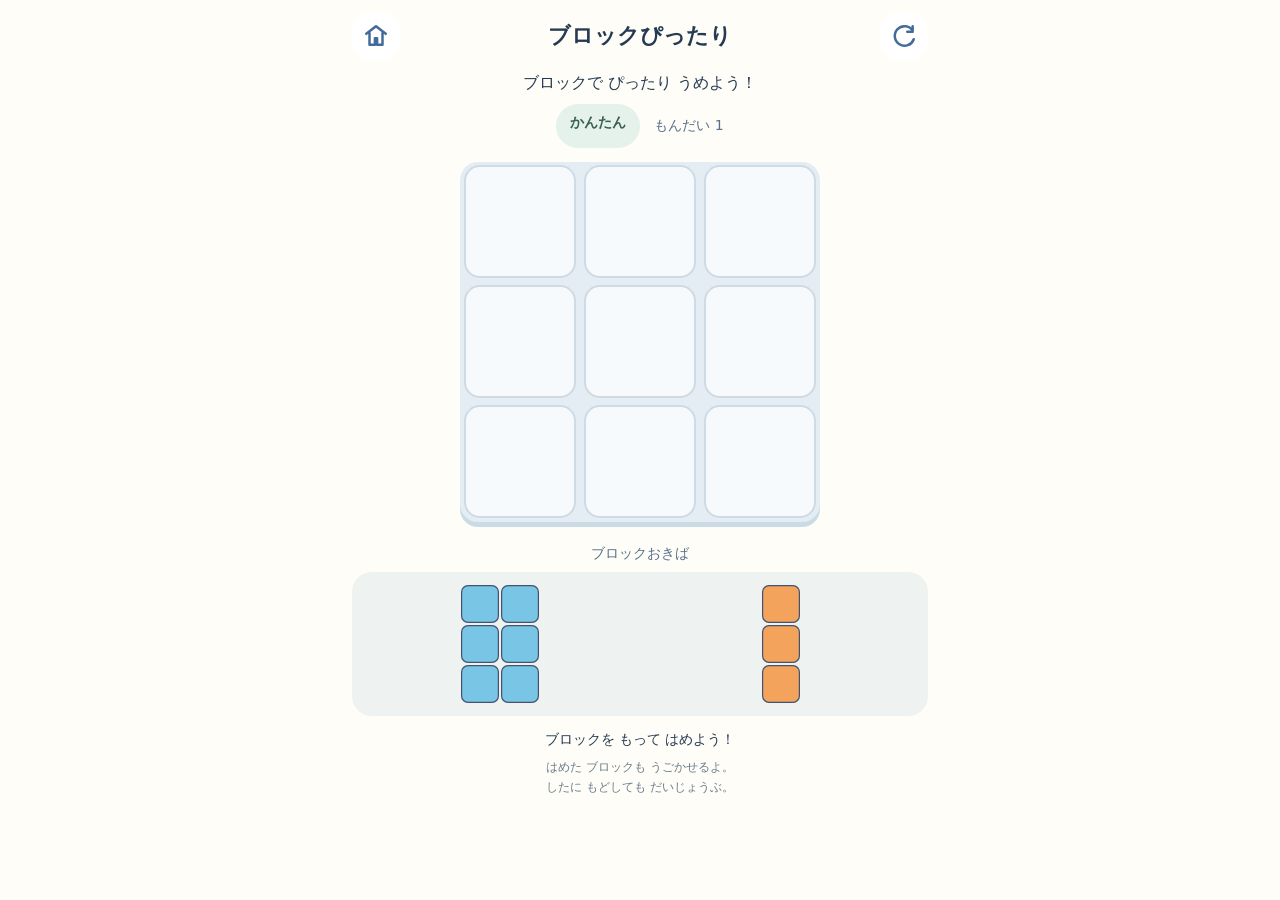
==== games/block-fit/index.html @ cd458425 "Add solvable Block Fit puzzle with touch controls and offline support" ====
<!doctype html>
<html lang="ja">
<head>
  <meta charset="utf-8">
  <meta name="viewport" content="width=device-width, initial-scale=1, viewport-fit=cover">
  <meta name="theme-color" content="#edf6fc">
  <meta name="apple-mobile-web-app-capable" content="yes">
  <title>ブロックぴったり | わくわくミニゲーム</title>
  <link rel="manifest" href="../../manifest.json">
  <link rel="icon" type="image/png" href="../../icons/icon-192.png">
  <link rel="apple-touch-icon" href="../../icons/icon-192.png">
  <link rel="stylesheet" href="../../style.css">
  <link rel="stylesheet" href="./style.css">
  <script src="../../app.js" defer></script>
  <script src="./generator.js" defer></script>
  <script src="./game.js" defer></script>
</head>
<body>
  <main class="block-screen">
    <header class="game-header">
      <div class="toolbar">
        <a class="icon-button" href="../../index.html" aria-label="ホームへもどる" title="ホームへもどる">
          <svg viewBox="0 0 24 24" aria-hidden="true"><path d="m3 10 9-7 9 7M6 9v11h5v-6h2v6h5V9"/></svg>
        </a>
        <h1>ブロックぴったり</h1>
        <button class="icon-button" id="reset" type="button" aria-label="リセット" title="リセット">
          <svg viewBox="0 0 24 24" aria-hidden="true"><path d="M20 7a9 9 0 1 0 1 8M20 3v5h-5"/></svg>
        </button>
      </div>
      <p class="subtitle">ブロックで ぴったり うめよう！</p>
      <div class="stage-meta">
        <a id="difficulty-label" class="difficulty-chip" href="./difficulty.html">かんたん</a>
        <p id="stage-number" class="stage-number" aria-label="もんだい">もんだい 1</p>
      </div>
    </header>
    <section class="play-area" aria-label="パズル">
      <div class="board-wrap">
        <div id="block-board" role="group" aria-label="ブロックを はめる ばんめん"></div>
        <div id="clear-overlay" class="clear-overlay" hidden>
          <div class="clear-card" role="dialog" aria-labelledby="clear-title">
            <div class="clear-spark" aria-hidden="true">✦</div>
            <h2 id="clear-title">できた！</h2>
            <button id="next" class="next-button" type="button">つぎへ</button>
          </div>
        </div>
      </div>
      <p id="tray-title" class="tray-title">ブロックおきば</p>
      <div id="piece-tray" class="piece-tray" aria-label="まだ はめていない ブロック"></div>
      <p id="hint" class="hint">ブロックを もって はめよう！</p>
      <p class="tray-note">はめた ブロックも うごかせるよ。<br>したに もどしても だいじょうぶ。</p>
    </section>
    <p id="announcement" class="sr-only" role="status" aria-live="polite" aria-atomic="true"></p>
  </main>
  <noscript><p class="noscript">ゲームで遊ぶにはJavaScriptを有効にしてください。</p></noscript>
</body>
</html>
---- style.css ----
:root {
  color-scheme: light;
  --ink: #253b53;
  --blue: #426b9b;
  --yellow: #ffcc00;
  --paper: #fffdf7;
  font-family: "Hiragino Maru Gothic ProN", "Yu Gothic", system-ui, sans-serif;
  color: var(--ink);
  background: var(--paper);
  line-height: 1.6;
  -webkit-tap-highlight-color: transparent;
}
* { box-sizing: border-box; }
body { margin: 0; }
h1, h2, p { margin-top: 0; }
button, a { touch-action: manipulation; }
button { font: inherit; }
a { color: inherit; }
a:focus-visible, button:focus-visible { outline: 3px solid var(--blue); outline-offset: 5px; }
.home, .difficulty-screen { max-width: 960px; margin: 0 auto; padding: 36px 22px max(32px, env(safe-area-inset-bottom)); }
.home-heading { text-align: center; padding: 16px 0 32px; }
.eyebrow { display: inline-flex; align-items: center; gap: 8px; padding: 7px 16px; margin-bottom: 18px; border-radius: 100px; color: #5d4c21; background: #fff0bc; font-size: .875rem; font-weight: 700; }
.eyebrow span { color: #aa7310; }
.home-heading h1 { font-size: clamp(2.25rem, 9vw, 3.5rem); line-height: 1.3; letter-spacing: .04em; margin-bottom: 16px; }
.home-heading h1 span { display: block; color: #426b9b; }
.home-heading > p:last-child { font-size: .9375rem; color: #5e7283; margin-bottom: 0; }
.section-title { font-size: 1.125rem; margin-bottom: 16px; }
.games { display: grid; grid-template-columns: repeat(auto-fit, minmax(min(100%, 340px), 1fr)); gap: 22px; }
.game-card { display: flex; flex-direction: column; text-decoration: none; background: #fff; border: 2px solid #e4e9ed; border-radius: 28px; padding: 18px; box-shadow: 0 6px 0 #e8ecef; transition: transform .15s ease, box-shadow .15s ease; }
.game-card:active { transform: translateY(3px); box-shadow: 0 3px 0 #e8ecef; }
.game-art { display: grid; place-items: center; min-height: 158px; border-radius: 18px; background: #edf5f8; background-image: radial-gradient(circle at 20% 25%, #fff 0 5px, transparent 6px), radial-gradient(circle at 80% 70%, #d3e5ed 0 7px, transparent 8px); }
.game-art svg { width: 132px; height: 132px; }
.game-copy { display: flex; flex-direction: column; align-items: flex-start; padding: 18px 6px 6px; }
.game-tag { color: #54726a; background: #edf5ee; border-radius: 8px; padding: 3px 9px; font-size: .75rem; font-weight: 700; margin-bottom: 9px; }
.game-title { font-size: clamp(1.25rem, 5vw, 1.5rem); font-weight: 800; }
.game-description { color: #586d80; font-size: .9375rem; margin: 8px 0 20px; }
.play-label { display: flex; justify-content: space-between; align-items: center; width: 100%; min-height: 56px; padding: 10px 20px; border-radius: 16px; color: #402000; background: var(--yellow); font-size: 1.125rem; font-weight: 800; }
.home-note { color: #6b7d8c; text-align: center; margin: 30px 0 0; font-size: .8125rem; line-height: 1.8; }
.difficulty-screen { max-width: 650px; }
.back-link { display: inline-flex; align-items: center; gap: 8px; min-height: 48px; font-size: .9375rem; font-weight: 700; text-decoration: none; }
.difficulty-heading { text-align: center; margin: 24px 0 30px; }
.difficulty-heading .eyebrow { margin-bottom: 14px; }
.difficulty-heading h1 { font-size: clamp(1.5rem, 6.5vw, 2rem); line-height: 1.5; margin-bottom: 10px; }
.difficulty-heading > p:last-child { color: #5e7283; margin-bottom: 0; }
.difficulty-options { display: grid; gap: 20px; }
.difficulty-card { display: flex; align-items: center; gap: 18px; padding: 24px 20px; min-height: 136px; border: 2px solid #b4d9c5; border-radius: 24px; background: #eff9f1; text-decoration: none; box-shadow: 0 5px 0 #c9dfd1; }
.difficulty-card--hard { background: #fff4d5; border-color: #e7c96b; box-shadow: 0 5px 0 #e9d79e; }
.difficulty-card:active { transform: translateY(3px); }
.level-art { flex: 0 0 64px; width: 64px; height: 64px; }
.difficulty-copy { flex: 1; }
.difficulty-name { display: block; font-size: clamp(1.25rem, 5.5vw, 1.5rem); font-weight: 800; white-space: nowrap; }
.difficulty-description { display: block; font-size: .875rem; margin-top: 4px; color: #566b64; }
.difficulty-arrow { font-size: 1.5rem; font-weight: 800; }
.noscript { text-align: center; padding: 16px; }
@media (min-width: 680px) { .home { padding-top: 48px; } .home-heading { padding-bottom: 44px; } }
@media (prefers-reduced-motion: reduce) { *, *::before, *::after { animation: none !important; transition: none !important; } }
---- games/block-fit/style.css ----
.block-screen { max-width: 600px; margin: 0 auto; padding: max(12px, env(safe-area-inset-top)) 12px max(20px, env(safe-area-inset-bottom)); }
.toolbar { display: flex; align-items: center; justify-content: space-between; gap: 8px; }
.toolbar h1 { font-size: clamp(1rem, 4.4vw, 1.375rem); margin: 0; text-align: center; }
.icon-button { display: grid; place-items: center; flex: 0 0 48px; width: 48px; height: 48px; border: 0; border-radius: 17px; background: #fff; color: var(--blue); cursor: pointer; }
.icon-button svg { width: 26px; height: 26px; fill: none; stroke: currentColor; stroke-width: 2.3; stroke-linecap: round; stroke-linejoin: round; }
.subtitle { text-align: center; margin: 10px 0 8px; font-size: 1rem; }
.stage-meta { display: flex; justify-content: center; align-items: center; gap: 14px; margin-bottom: 14px; }
.difficulty-chip { padding: 7px 14px; min-height: 44px; border-radius: 100px; background: #e5f1eb; color: #386052; font-size: .875rem; font-weight: 700; text-decoration: none; }
.stage-number { margin: 0; color: #58708b; font-size: .875rem; }
.board-wrap { position: relative; width: min(100%, 360px, max(240px, calc(100svh - 330px))); margin: 0 auto; }
#block-board { display: grid; grid-template-columns: repeat(var(--columns), 1fr); grid-template-rows: repeat(var(--rows), 1fr); position: relative; width: 100%; aspect-ratio: 1; border-radius: 18px; background: #e4edf3; box-shadow: 0 5px 0 #cadbe6; touch-action: none; isolation: isolate; overflow: hidden; }
.board-cell { margin: 3%; border: 2px solid #cfdae3; border-radius: 14%; background: #f7fafc; pointer-events: none; }
.tray-title { text-align: center; font-size: .875rem; color: #58708b; margin: 20px 0 8px; }
.piece-tray { display: grid; grid-template-columns: repeat(2, minmax(0, 1fr)); gap: 10px; min-height: 58px; border-radius: 20px; background: #eef3f1; padding: 12px; }
.piece-tray--hard { grid-template-columns: repeat(3, minmax(0, 1fr)); }
.piece-slot { display: grid; place-items: center; min-height: 64px; }
.piece { display: block; position: relative; width: min(calc(var(--piece-columns) * 40px), 100%); aspect-ratio: var(--piece-columns) / var(--piece-rows); padding: 0; border: 0; background: transparent; border-radius: 10px; cursor: grab; touch-action: none; user-select: none; -webkit-user-select: none; }
.piece-tray--hard .piece { width: min(calc(var(--piece-columns) * var(--tray-unit)), 100%); }
.piece svg { width: 100%; height: 100%; display: block; pointer-events: none; }
.placed-piece { position: absolute; z-index: 1; pointer-events: none; }
.placed-piece svg rect { pointer-events: auto; }
.dragging { opacity: .2; }
.floating-piece { position: fixed; z-index: 20; pointer-events: none; opacity: .95; filter: drop-shadow(0 5px 4px rgb(37 59 83 / .18)); }
.placement-preview { position: absolute; z-index: 2; pointer-events: none; opacity: .5; }
.placement-preview.invalid { opacity: .3; filter: grayscale(1); }
.hint { text-align: center; margin: 12px 0 0; font-size: .875rem; min-height: 1.6em; }
.tray-note { text-align: center; color: #6b7d8c; font-size: .75rem; margin: 8px 0 0; }
.clear-overlay { position: absolute; inset: 0; display: flex; align-items: center; justify-content: center; padding: 14px; border-radius: 18px; background: rgb(237 246 252 / .55); z-index: 3; }
.clear-overlay[hidden], [hidden] { display: none; }
.clear-card { width: min(100%, 300px); background: #fffae9; border: 2px solid #f4e3b8; border-radius: 24px; padding: 20px; text-align: center; box-shadow: 0 12px 28px rgb(44 70 98 / .13); }
.clear-spark { font-size: 2rem; color: #bc8c28; }
.clear-card h2 { margin: 6px 0 18px; font-size: 2rem; }
#next.next-button { width: 100%; min-height: 64px; border: 3px solid #995000; border-radius: 18px; padding: 12px; color: #402000; background: #ffcc00; font-size: 1.5rem; font-weight: 800; box-shadow: 0 4px 0 #995000; cursor: pointer; }
#next.next-button:active { background: #ffb300; box-shadow: 0 1px 0 #995000; }
.sr-only { position: absolute; width: 1px; height: 1px; padding: 0; margin: -1px; overflow: hidden; clip-path: inset(50%); white-space: nowrap; }

@media (max-height: 700px) {
  .block-screen { padding-top: 8px; padding-bottom: 12px; }
  .icon-button { flex-basis: 44px; width: 44px; height: 44px; }
  .subtitle { font-size: .875rem; margin: 6px 0; }
  .stage-meta { margin-bottom: 10px; }
  .difficulty-chip { min-height: 40px; padding: 5px 12px; }
  .board-wrap { width: min(100%, 280px, max(190px, calc(100svh - 350px))); }
  .tray-title { margin: 12px 0 6px; }
  .piece-tray { padding: 8px; gap: 8px; }
  .hint { margin-top: 8px; font-size: .8125rem; }
  .tray-note { margin-top: 4px; font-size: .6875rem; }
}
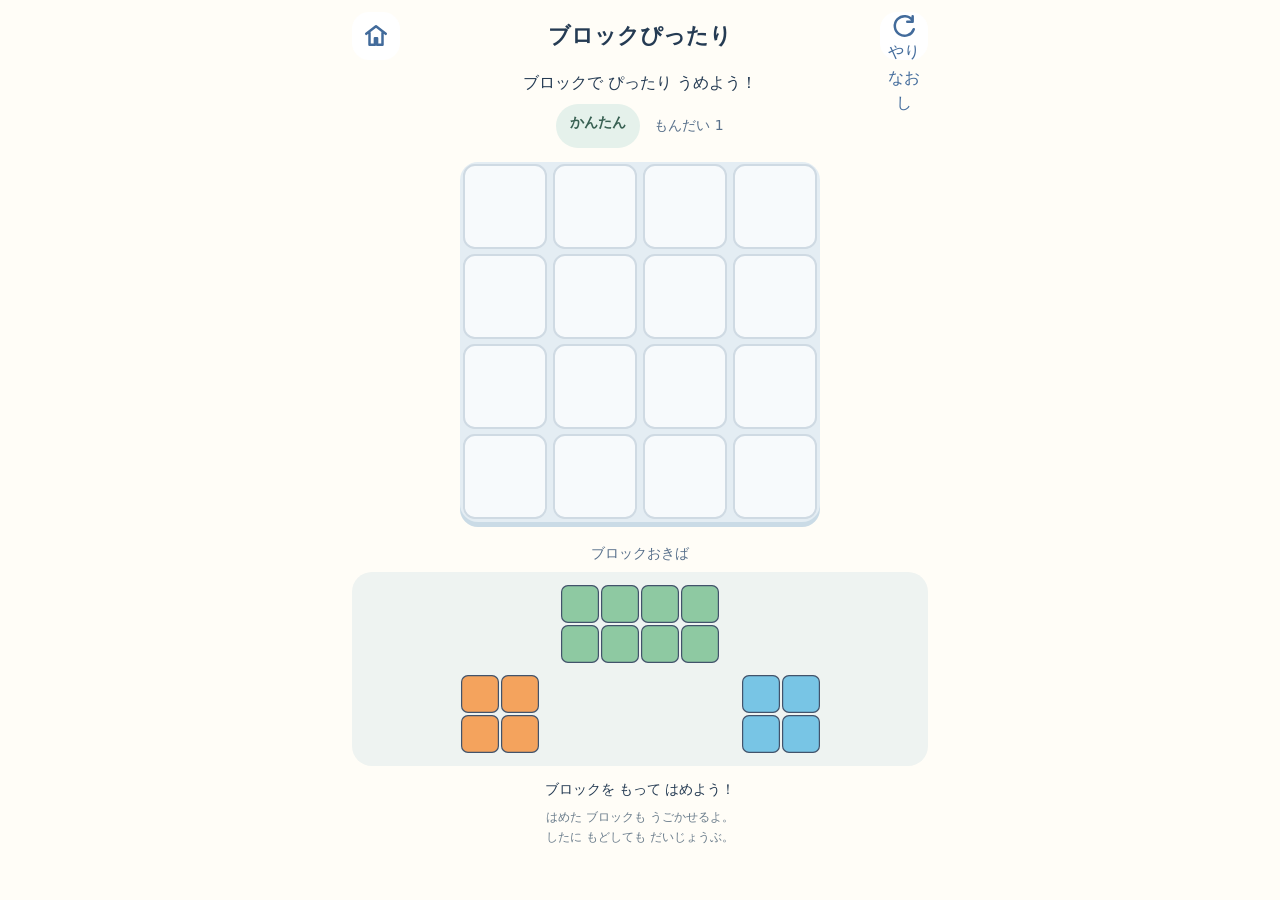
==== commit 4fe34691: "Label existing reset control as やりなおし in both games" ====
--- a/games/block-fit/index.html
+++ b/games/block-fit/index.html
@@ -23,8 +23,9 @@
           <svg viewBox="0 0 24 24" aria-hidden="true"><path d="m3 10 9-7 9 7M6 9v11h5v-6h2v6h5V9"/></svg>
         </a>
         <h1>ブロックぴったり</h1>
-        <button class="icon-button" id="reset" type="button" aria-label="リセット" title="リセット">
+        <button class="icon-button reset-button" id="reset" type="button" aria-label="やりなおし" title="おなじ もんだいを やりなおす">
           <svg viewBox="0 0 24 24" aria-hidden="true"><path d="M20 7a9 9 0 1 0 1 8M20 3v5h-5"/></svg>
+          <span class="reset-label">やりなおし</span>
         </button>
       </div>
       <p class="subtitle">ブロックで ぴったり うめよう！</p>
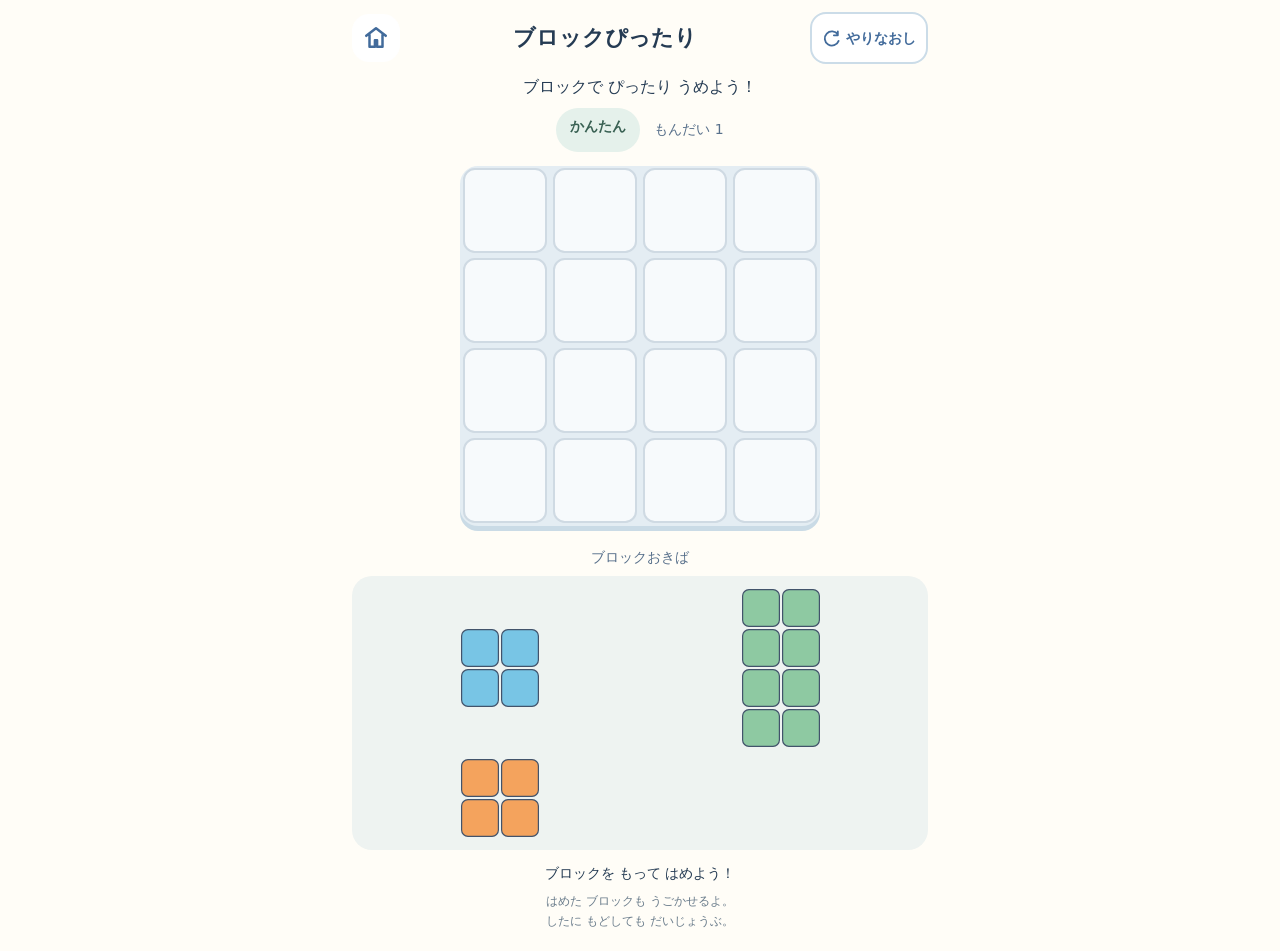
==== commit 3f17a64c: "Add ten-question sets and finish screens" ====
--- a/games/block-fit/index.html
+++ b/games/block-fit/index.html
@@ -33,6 +33,8 @@
         <a id="difficulty-label" class="difficulty-chip" href="./difficulty.html">かんたん</a>
         <p id="stage-number" class="stage-number" aria-label="もんだい">もんだい 1</p>
       </div>
+      <div id="set-progress" class="set-progress" role="progressbar"
+        aria-label="10もんのうち クリアした かず" aria-valuemin="0" aria-valuemax="10" aria-valuenow="0"></div>
     </header>
     <section class="play-area" aria-label="パズル">
       <div class="board-wrap">
@@ -50,6 +52,15 @@
       <p id="hint" class="hint">ブロックを もって はめよう！</p>
       <p class="tray-note">はめた ブロックも うごかせるよ。<br>したに もどしても だいじょうぶ。</p>
     </section>
+    <div id="set-complete" class="set-complete" hidden>
+      <div class="set-complete-card" role="dialog" aria-modal="true" aria-labelledby="set-complete-title">
+        <div class="set-complete-trophy" aria-hidden="true">🏆</div>
+        <h2 id="set-complete-title">ぜんぶ できた！</h2>
+        <p>10もん クリア！ すごいね！</p>
+        <button id="set-play-again" class="set-again" type="button">もう10もん あそぶ</button>
+        <a class="set-home" href="../../index.html">ホームにもどる</a>
+      </div>
+    </div>
     <p id="announcement" class="sr-only" role="status" aria-live="polite" aria-atomic="true"></p>
   </main>
   <noscript><p class="noscript">ゲームで遊ぶにはJavaScriptを有効にしてください。</p></noscript>
--- a/style.css
+++ b/style.css
@@ -54,3 +54,30 @@
 .noscript { text-align: center; padding: 16px; }
 @media (min-width: 680px) { .home { padding-top: 48px; } .home-heading { padding-bottom: 44px; } }
 @media (prefers-reduced-motion: reduce) { *, *::before, *::after { animation: none !important; transition: none !important; } }
+
+/* Both games: keep the existing reset action but show a readable label. */
+.game-header .toolbar h1 { flex: 1 1 auto; min-width: 0; }
+.game-header .toolbar .reset-button {
+  display: flex;
+  flex: 0 0 auto;
+  align-items: center;
+  justify-content: center;
+  gap: 5px;
+  width: auto;
+  min-width: 108px;
+  height: 52px;
+  padding: 0 10px;
+  border: 2px solid #cbdce8;
+  border-radius: 16px;
+  background: #fff;
+  color: var(--blue);
+  font-size: clamp(.75rem, 3.3vw, .875rem);
+  font-weight: 800;
+  line-height: 1;
+  white-space: nowrap;
+}
+.game-header .toolbar .reset-button svg { flex: 0 0 auto; width: 19px; height: 19px; }
+.game-header .toolbar .reset-button:active { background: #e6f1fa; }
+@media (max-width: 360px) {
+  .game-header .toolbar .reset-button { min-width: 100px; gap: 3px; padding: 0 8px; }
+}
